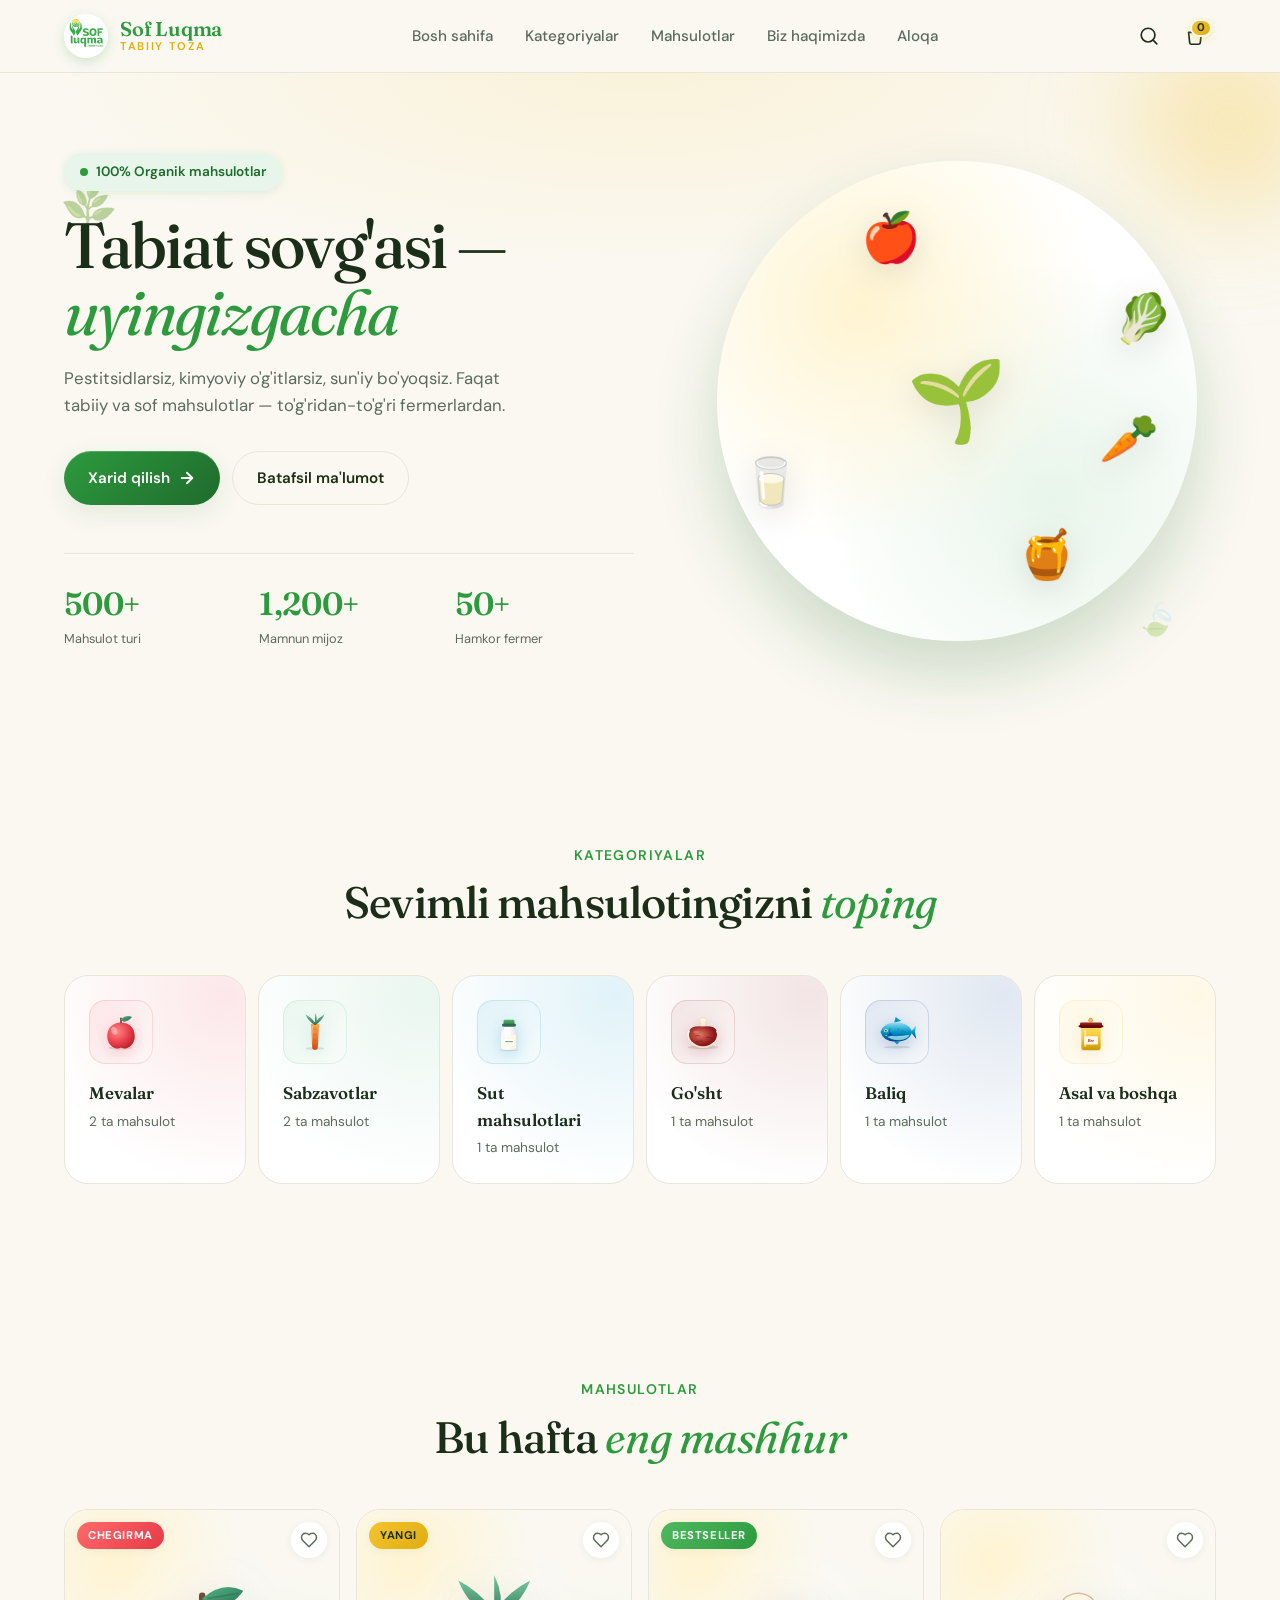
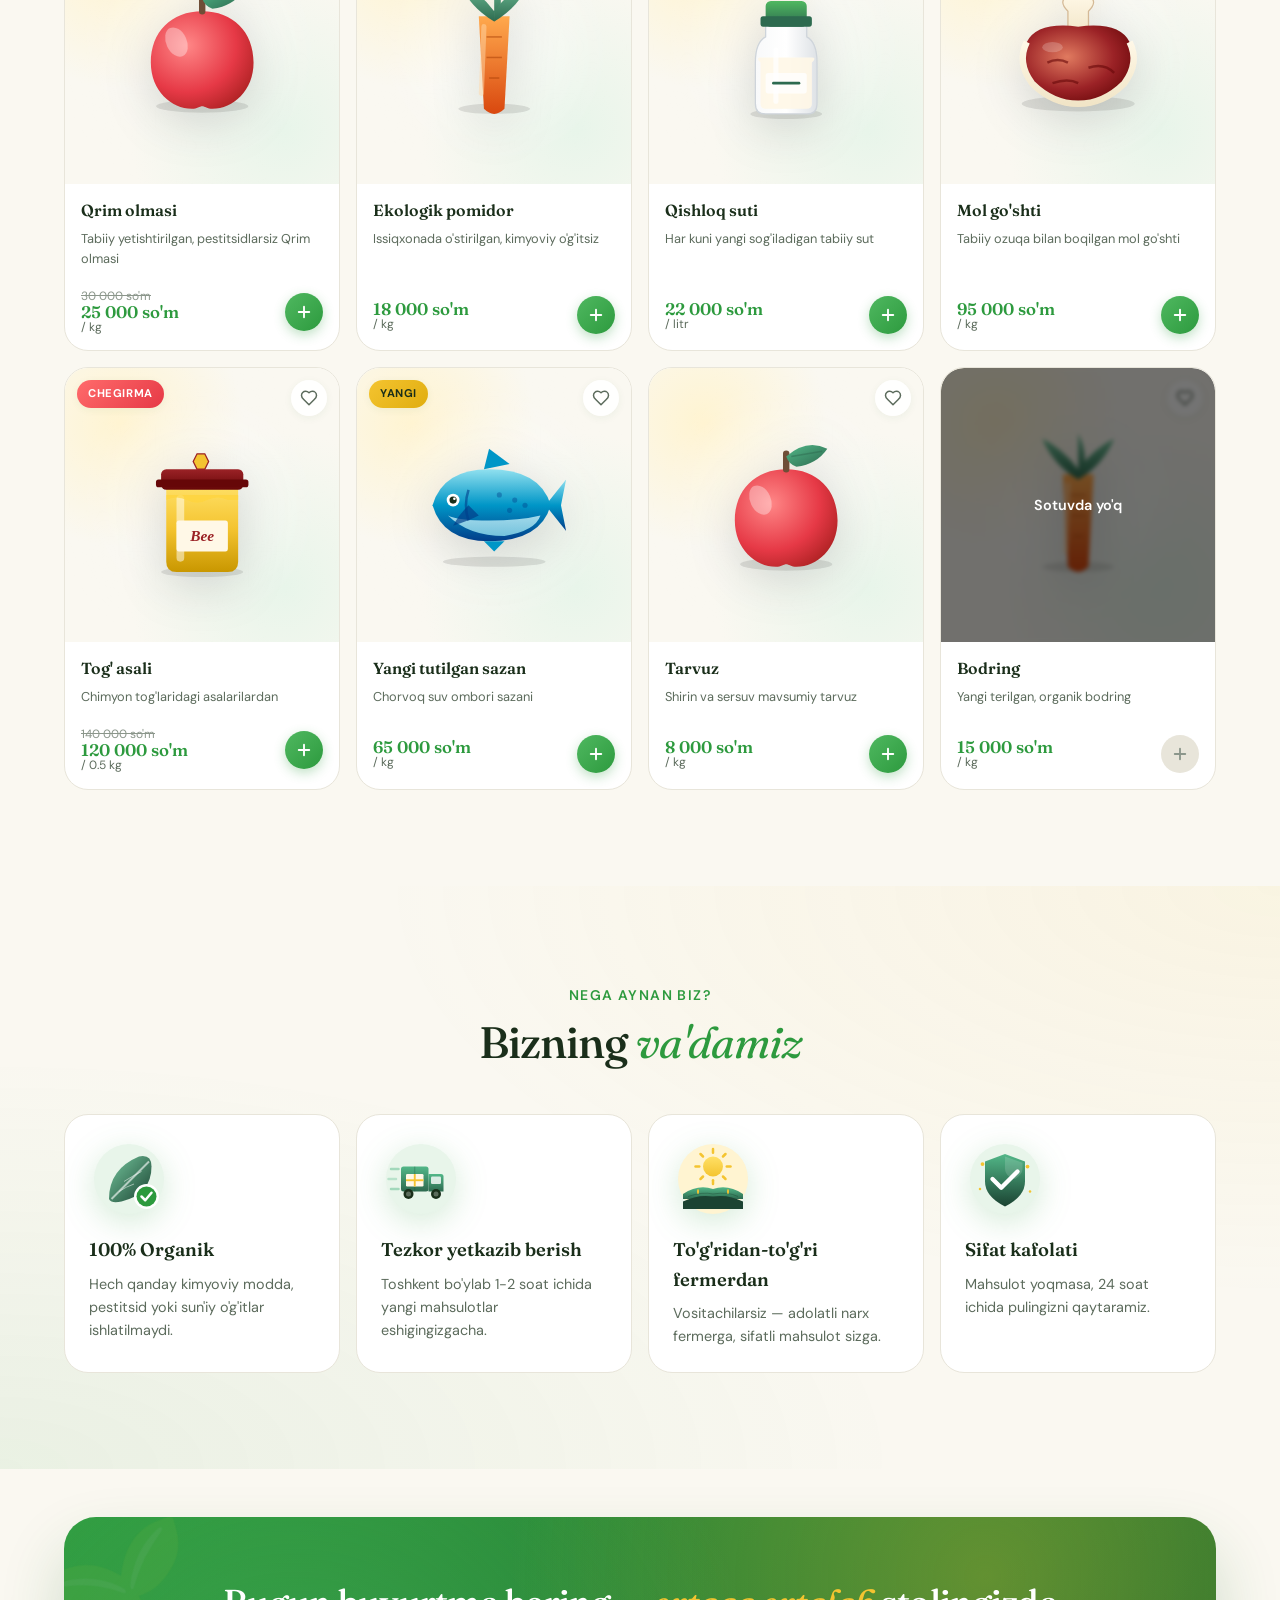
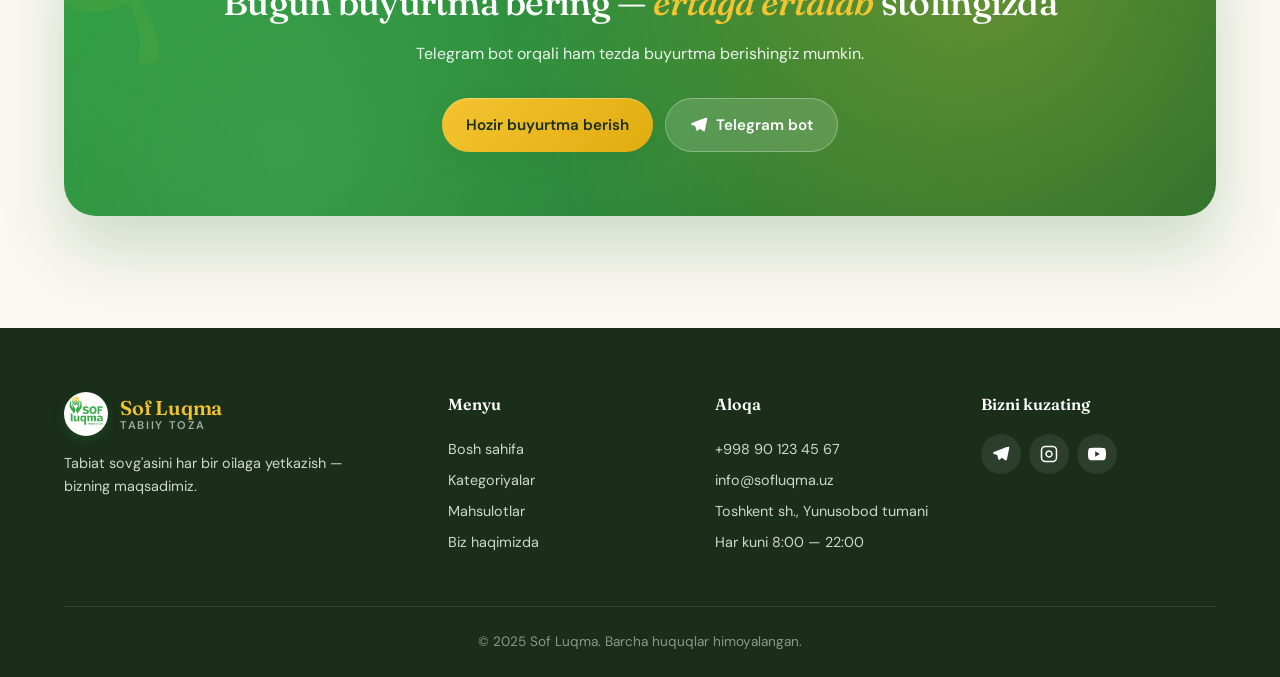
==== index.html @ 76a462d6 "first commit" ====
<!DOCTYPE html>
<html lang="uz">
<head>
  <meta charset="UTF-8">
  <meta name="viewport" content="width=device-width, initial-scale=1.0, maximum-scale=5.0">
  <meta name="theme-color" content="#2D9A3E">
  <meta name="description" content="Sof Luqma — organik, dorisiz yetishtirilgan tabiiy meva, sabzavot, sut, go'sht va baliq mahsulotlari. Toshkent bo'ylab yetkazib berish.">
  <title>Sof Luqma — Tabiiy Toza Mahsulotlar</title>

  <link rel="icon" type="image/jpeg" href="static/img/logo.jpg">

  <!-- Telegram Web App SDK -->
  <script src="https://telegram.org/js/telegram-web-app.js"></script>

  <!-- Fonts: Fraunces (display) + DM Sans (body) -->
  <link rel="preconnect" href="https://fonts.googleapis.com">
  <link rel="preconnect" href="https://fonts.gstatic.com" crossorigin>
  <link href="https://fonts.googleapis.com/css2?family=Fraunces:opsz,wght@9..144,400;9..144,500;9..144,600;9..144,700&family=DM+Sans:wght@400;500;600;700&display=swap" rel="stylesheet">

  <link rel="stylesheet" href="static/css/style.css">
</head>
<body>

  <!-- =================== HEADER =================== -->
  <header class="header" id="header">
    <div class="container header__inner">

      <a href="#home" class="logo" aria-label="Sof Luqma — bosh sahifa">
        <img src="static/img/logo.jpg" alt="" class="logo__img">
        <div class="logo__text">
          <span class="logo__name">Sof Luqma</span>
          <span class="logo__tagline">Tabiiy Toza</span>
        </div>
      </a>

      <nav class="nav" aria-label="Asosiy menyu">
        <ul class="nav__list">
          <li><a href="#home" class="nav__link">Bosh sahifa</a></li>
          <li><a href="#categories" class="nav__link">Kategoriyalar</a></li>
          <li><a href="#products" class="nav__link">Mahsulotlar</a></li>
          <li><a href="#features" class="nav__link">Biz haqimizda</a></li>
          <li><a href="#contact" class="nav__link">Aloqa</a></li>
        </ul>
      </nav>

      <div class="header__actions">
        <!-- Search — Phosphor-style stroke icon -->
        <button class="icon-btn" aria-label="Qidiruv">
          <svg width="22" height="22" viewBox="0 0 24 24" fill="none" stroke="currentColor" stroke-width="1.8" stroke-linecap="round" stroke-linejoin="round">
            <circle cx="11" cy="11" r="7.5"/>
            <path d="m20.5 20.5-4-4"/>
          </svg>
        </button>

        <!-- Cart — premium bag icon -->
        <button class="icon-btn cart-btn" aria-label="Savat" id="cartBtn">
          <svg width="22" height="22" viewBox="0 0 24 24" fill="none" stroke="currentColor" stroke-width="1.8" stroke-linecap="round" stroke-linejoin="round">
            <path d="M5 8h14l-1.2 11.2a2 2 0 0 1-2 1.8H8.2a2 2 0 0 1-2-1.8L5 8Z"/>
            <path d="M9 8V6a3 3 0 0 1 6 0v2"/>
          </svg>
          <span class="cart-btn__badge" id="cartBadge">0</span>
        </button>

        <!-- Burger -->
        <button class="icon-btn burger" aria-label="Menyuni ochish" id="burgerBtn">
          <span></span><span></span><span></span>
        </button>
      </div>
    </div>
  </header>

  <main>

    <!-- =================== HERO =================== -->
    <section class="hero" id="home">
      <div class="hero__decor hero__decor--sun" aria-hidden="true"></div>
      <div class="hero__decor hero__decor--leaf" aria-hidden="true">🌿</div>
      <div class="hero__decor hero__decor--leaf-2" aria-hidden="true">🍃</div>

      <div class="container hero__inner">
        <div class="hero__content">
          <span class="hero__badge">
            <span class="hero__badge-dot"></span>
            100% Organik mahsulotlar
          </span>
          <h1 class="hero__title">
            Tabiat sovg'asi —<br>
            <em>uyingizgacha</em>
          </h1>
          <p class="hero__desc">
            Pestitsidlarsiz, kimyoviy o'g'itlarsiz, sun'iy bo'yoqsiz.
            Faqat tabiiy va sof mahsulotlar — to'g'ridan-to'g'ri fermerlardan.
          </p>

          <div class="hero__actions">
            <a href="#products" class="btn btn--primary">
              Xarid qilish
              <svg width="18" height="18" viewBox="0 0 24 24" fill="none" stroke="currentColor" stroke-width="2.5" stroke-linecap="round" stroke-linejoin="round"><path d="M5 12h14"/><path d="m12 5 7 7-7 7"/></svg>
            </a>
            <a href="#features" class="btn btn--ghost">Batafsil ma'lumot</a>
          </div>

          <ul class="hero__stats">
            <li><strong>500+</strong><span>Mahsulot turi</span></li>
            <li><strong>1,200+</strong><span>Mamnun mijoz</span></li>
            <li><strong>50+</strong><span>Hamkor fermer</span></li>
          </ul>
        </div>

        <div class="hero__visual" aria-hidden="true">
          <div class="hero__circle">
            <span class="hero__emoji hero__emoji--1">🍎</span>
            <span class="hero__emoji hero__emoji--2">🥬</span>
            <span class="hero__emoji hero__emoji--3">🥛</span>
            <span class="hero__emoji hero__emoji--4">🍯</span>
            <span class="hero__emoji hero__emoji--5">🥕</span>
            <span class="hero__emoji hero__emoji--center">🌱</span>
          </div>
        </div>
      </div>
    </section>

    <!-- =================== CATEGORIES =================== -->
    <section class="section categories" id="categories">
      <div class="container">
        <header class="section__header">
          <span class="section__eyebrow">Kategoriyalar</span>
          <h2 class="section__title">Sevimli mahsulotingizni <em>toping</em></h2>
        </header>

        <div class="categories__grid" id="categoriesGrid"></div>
      </div>
    </section>

    <!-- =================== PRODUCTS =================== -->
    <section class="section products" id="products">
      <div class="container">
        <header class="section__header">
          <span class="section__eyebrow">Mahsulotlar</span>
          <h2 class="section__title">Bu hafta <em>eng mashhur</em></h2>
        </header>

        <div class="products__grid" id="productsGrid"></div>
      </div>
    </section>

    <!-- =================== FEATURES =================== -->
    <section class="section features" id="features">
      <div class="container">
        <header class="section__header">
          <span class="section__eyebrow">Nega aynan biz?</span>
          <h2 class="section__title">Bizning <em>va'damiz</em></h2>
        </header>

        <div class="features__grid">
          <article class="feature">
            <div class="feature__icon-wrap" data-feature="organic"></div>
            <h3 class="feature__title">100% Organik</h3>
            <p class="feature__desc">Hech qanday kimyoviy modda, pestitsid yoki sun'iy o'g'itlar ishlatilmaydi.</p>
          </article>

          <article class="feature">
            <div class="feature__icon-wrap" data-feature="delivery"></div>
            <h3 class="feature__title">Tezkor yetkazib berish</h3>
            <p class="feature__desc">Toshkent bo'ylab 1-2 soat ichida yangi mahsulotlar eshigingizgacha.</p>
          </article>

          <article class="feature">
            <div class="feature__icon-wrap" data-feature="farmer"></div>
            <h3 class="feature__title">To'g'ridan-to'g'ri fermerdan</h3>
            <p class="feature__desc">Vositachilarsiz — adolatli narx fermerga, sifatli mahsulot sizga.</p>
          </article>

          <article class="feature">
            <div class="feature__icon-wrap" data-feature="quality"></div>
            <h3 class="feature__title">Sifat kafolati</h3>
            <p class="feature__desc">Mahsulot yoqmasa, 24 soat ichida pulingizni qaytaramiz.</p>
          </article>
        </div>
      </div>
    </section>

    <!-- =================== CTA =================== -->
    <section class="cta">
      <div class="container">
        <div class="cta__inner">
          <div class="cta__content">
            <h2 class="cta__title">Bugun buyurtma bering — <em>ertaga ertalab</em> stolingizda</h2>
            <p class="cta__desc">Telegram bot orqali ham tezda buyurtma berishingiz mumkin.</p>
          </div>
          <div class="cta__actions">
            <a href="#products" class="btn btn--accent">Hozir buyurtma berish</a>
            <a href="https://t.me/" class="btn btn--ghost-light" target="_blank" rel="noopener">
              <svg width="18" height="18" viewBox="0 0 24 24" fill="currentColor"><path d="M21.05 2.927a1.5 1.5 0 0 0-1.554-.27L2.495 9.31a1.5 1.5 0 0 0 .078 2.808l4.31 1.317 1.633 5.46a1.2 1.2 0 0 0 2.013.534l2.516-2.5 4.41 3.222a1.5 1.5 0 0 0 2.353-.95l3.18-15.34a1.5 1.5 0 0 0-.939-1.934Z"/></svg>
              Telegram bot
            </a>
          </div>
        </div>
      </div>
    </section>
  </main>

  <!-- =================== FOOTER =================== -->
  <footer class="footer" id="contact">
    <div class="container">
      <div class="footer__grid">

        <div class="footer__brand">
          <div class="logo logo--footer">
            <img src="static/img/logo.jpg" alt="" class="logo__img">
            <div class="logo__text">
              <span class="logo__name">Sof Luqma</span>
              <span class="logo__tagline">Tabiiy Toza</span>
            </div>
          </div>
          <p class="footer__tagline">Tabiat sovg'asini har bir oilaga yetkazish — bizning maqsadimiz.</p>
        </div>

        <div class="footer__col">
          <h4>Menyu</h4>
          <ul>
            <li><a href="#home">Bosh sahifa</a></li>
            <li><a href="#categories">Kategoriyalar</a></li>
            <li><a href="#products">Mahsulotlar</a></li>
            <li><a href="#features">Biz haqimizda</a></li>
          </ul>
        </div>

        <div class="footer__col">
          <h4>Aloqa</h4>
          <ul>
            <li><a href="tel:+998901234567">+998 90 123 45 67</a></li>
            <li><a href="mailto:info@sofluqma.uz">info@sofluqma.uz</a></li>
            <li>Toshkent sh., Yunusobod tumani</li>
            <li>Har kuni 8:00 — 22:00</li>
          </ul>
        </div>

        <div class="footer__col">
          <h4>Bizni kuzating</h4>
          <div class="socials">
            <a href="#" class="social" aria-label="Telegram">
              <svg width="18" height="18" viewBox="0 0 24 24" fill="currentColor"><path d="M21.05 2.927a1.5 1.5 0 0 0-1.554-.27L2.495 9.31a1.5 1.5 0 0 0 .078 2.808l4.31 1.317 1.633 5.46a1.2 1.2 0 0 0 2.013.534l2.516-2.5 4.41 3.222a1.5 1.5 0 0 0 2.353-.95l3.18-15.34a1.5 1.5 0 0 0-.939-1.934Z"/></svg>
            </a>
            <a href="#" class="social" aria-label="Instagram">
              <svg width="18" height="18" viewBox="0 0 24 24" fill="none" stroke="currentColor" stroke-width="2"><rect width="20" height="20" x="2" y="2" rx="5"/><path d="M16 11.37A4 4 0 1 1 12.63 8 4 4 0 0 1 16 11.37z"/><line x1="17.5" x2="17.51" y1="6.5" y2="6.5"/></svg>
            </a>
            <a href="#" class="social" aria-label="YouTube">
              <svg width="18" height="18" viewBox="0 0 24 24" fill="currentColor"><path d="M23.498 6.186a3.016 3.016 0 0 0-2.122-2.136C19.505 3.545 12 3.545 12 3.545s-7.505 0-9.377.505A3.017 3.017 0 0 0 .502 6.186C0 8.07 0 12 0 12s0 3.93.502 5.814a3.016 3.016 0 0 0 2.122 2.136c1.871.505 9.376.505 9.376.505s7.505 0 9.377-.505a3.015 3.015 0 0 0 2.122-2.136C24 15.93 24 12 24 12s0-3.93-.502-5.814zM9.545 15.568V8.432L15.818 12l-6.273 3.568z"/></svg>
            </a>
          </div>
        </div>
      </div>

      <div class="footer__bottom">
        <p>© 2025 Sof Luqma. Barcha huquqlar himoyalangan.</p>
      </div>
    </div>
  </footer>

  <!-- Scripts: tartib muhim — icons -> data -> main -->
  <script src="static/js/icons.js"></script>
  <script src="static/js/data.js"></script>
  <script src="static/js/main.js"></script>
</body>
</html>
---- static/css/style.css ----
/* ============================================
   SOF LUQMA — Premium Stylesheet
   ============================================ */


/* ========== 1. DESIGN TOKENS ========== */
:root {
  /* Brand colors */
  --color-primary:        #2D9A3E;
  --color-primary-dark:   #1F6B2C;
  --color-primary-light:  #4FB860;
  --color-primary-50:     #E8F5EA;

  --color-accent:         #F4C430;
  --color-accent-dark:    #E0AD0F;
  --color-accent-soft:    #FFF4D1;

  --color-bg:             #FAF8F1;
  --color-bg-alt:         #FFFFFF;
  --color-surface:        #FFFFFF;

  --color-text:           #1A2E1A;
  --color-text-soft:      #5C6B5C;
  --color-text-muted:     #8B968B;
  --color-border:         #E8E5DA;

  --color-danger:         #E63946;
  --color-success:        #2D9A3E;

  /* Typography */
  --font-display: 'Fraunces', Georgia, serif;
  --font-body:    'DM Sans', system-ui, -apple-system, sans-serif;

  /* Spacing */
  --space-1: 0.25rem;  --space-2: 0.5rem;  --space-3: 0.75rem;
  --space-4: 1rem;     --space-5: 1.25rem; --space-6: 1.5rem;
  --space-8: 2rem;     --space-10: 2.5rem; --space-12: 3rem;
  --space-16: 4rem;    --space-20: 5rem;   --space-24: 6rem;

  /* Radii */
  --radius-sm: 0.5rem;  --radius-md: 1rem;
  --radius-lg: 1.5rem;  --radius-xl: 2rem;
  --radius-pill: 999px;

  /* Premium shadows */
  --shadow-sm:   0 2px 8px rgba(31, 107, 44, 0.06);
  --shadow-md:   0 8px 24px rgba(31, 107, 44, 0.10);
  --shadow-lg:   0 20px 50px rgba(31, 107, 44, 0.15);
  --shadow-xl:   0 32px 64px rgba(31, 107, 44, 0.20);
  --shadow-glow: 0 0 40px rgba(45, 154, 62, 0.25);

  /* Layout */
  --container: 1200px;
  --header-h:  72px;

  /* Motion */
  --ease:      cubic-bezier(0.4, 0, 0.2, 1);
  --ease-out:  cubic-bezier(0.16, 1, 0.3, 1);
  --ease-bounce: cubic-bezier(0.34, 1.56, 0.64, 1);
  --transition: 0.3s var(--ease);
}


/* ========== 2. RESET & BASE ========== */
*, *::before, *::after { box-sizing: border-box; }
* { margin: 0; padding: 0; }

html { scroll-behavior: smooth; -webkit-text-size-adjust: 100%; }

body {
  font-family: var(--font-body);
  font-size: 16px;
  line-height: 1.6;
  color: var(--color-text);
  background: var(--color-bg);
  -webkit-font-smoothing: antialiased;
  overflow-x: hidden;
}

img { max-width: 100%; display: block; }
a { color: inherit; text-decoration: none; }
button { font: inherit; cursor: pointer; background: none; border: none; color: inherit; }
ul { list-style: none; }


/* ========== 3. UTILITIES ========== */
.container {
  width: 100%;
  max-width: var(--container);
  margin: 0 auto;
  padding: 0 var(--space-4);
}

.section { padding: var(--space-16) 0; }

.section__header {
  text-align: center;
  margin-bottom: var(--space-12);
  max-width: 600px;
  margin-left: auto;
  margin-right: auto;
}

.section__eyebrow {
  display: inline-block;
  font-size: 0.875rem;
  font-weight: 600;
  letter-spacing: 0.1em;
  text-transform: uppercase;
  color: var(--color-primary);
  margin-bottom: var(--space-3);
}

.section__title {
  font-family: var(--font-display);
  font-size: clamp(1.75rem, 5vw, 2.75rem);
  font-weight: 500;
  line-height: 1.1;
  letter-spacing: -0.02em;
}

.section__title em {
  font-style: italic;
  color: var(--color-primary);
  font-weight: 400;
}


/* ========== 4. BUTTONS ========== */
.btn {
  display: inline-flex;
  align-items: center;
  gap: var(--space-2);
  padding: 0.875rem 1.5rem;
  font-size: 0.95rem;
  font-weight: 600;
  border-radius: var(--radius-pill);
  transition: all var(--transition);
  white-space: nowrap;
}

.btn--primary {
  background: linear-gradient(135deg, var(--color-primary) 0%, var(--color-primary-dark) 100%);
  color: white;
  box-shadow: var(--shadow-md), inset 0 1px 0 rgba(255, 255, 255, 0.2);
}
.btn--primary:hover {
  transform: translateY(-2px);
  box-shadow: var(--shadow-lg), inset 0 1px 0 rgba(255, 255, 255, 0.2);
}

.btn--accent {
  background: linear-gradient(135deg, var(--color-accent) 0%, var(--color-accent-dark) 100%);
  color: var(--color-text);
  box-shadow: var(--shadow-md), inset 0 1px 0 rgba(255, 255, 255, 0.3);
}
.btn--accent:hover { transform: translateY(-2px); box-shadow: var(--shadow-lg); }

.btn--ghost {
  background: transparent;
  color: var(--color-text);
  border: 1.5px solid var(--color-border);
}
.btn--ghost:hover {
  border-color: var(--color-primary);
  color: var(--color-primary);
  background: var(--color-primary-50);
}

.btn--ghost-light {
  background: rgba(255, 255, 255, 0.15);
  color: white;
  border: 1.5px solid rgba(255, 255, 255, 0.3);
  backdrop-filter: blur(10px);
}
.btn--ghost-light:hover { background: rgba(255, 255, 255, 0.25); }

.icon-btn {
  position: relative;
  width: 42px;
  height: 42px;
  display: inline-flex;
  align-items: center;
  justify-content: center;
  border-radius: var(--radius-pill);
  color: var(--color-text);
  transition: all var(--transition);
}
.icon-btn:hover {
  background: var(--color-primary-50);
  color: var(--color-primary);
  transform: translateY(-1px);
}

.cart-btn__badge {
  position: absolute;
  top: 4px;
  right: 4px;
  min-width: 18px;
  height: 18px;
  padding: 0 5px;
  background: linear-gradient(135deg, var(--color-accent) 0%, var(--color-accent-dark) 100%);
  color: var(--color-text);
  font-size: 0.7rem;
  font-weight: 700;
  border-radius: var(--radius-pill);
  display: flex;
  align-items: center;
  justify-content: center;
  border: 2px solid var(--color-bg);
  box-shadow: 0 2px 6px rgba(244, 196, 48, 0.4);
}

.cart-btn__badge--pop {
  animation: badgePop 0.4s var(--ease-bounce);
}


/* ========== 5. HEADER ========== */
.header {
  position: sticky;
  top: 0;
  z-index: 100;
  background: rgba(250, 248, 241, 0.85);
  backdrop-filter: blur(20px);
  -webkit-backdrop-filter: blur(20px);
  border-bottom: 1px solid var(--color-border);
}

.header__inner {
  display: flex;
  align-items: center;
  justify-content: space-between;
  height: var(--header-h);
  gap: var(--space-4);
}

.logo {
  display: flex;
  align-items: center;
  gap: var(--space-3);
  flex-shrink: 0;
}

.logo__img {
  width: 44px;
  height: 44px;
  border-radius: var(--radius-pill);
  object-fit: cover;
  box-shadow: 0 4px 12px rgba(45, 154, 62, 0.2);
}

.logo__text {
  display: flex;
  flex-direction: column;
  line-height: 1;
}

.logo__name {
  font-family: var(--font-display);
  font-size: 1.25rem;
  font-weight: 600;
  color: var(--color-primary);
  letter-spacing: -0.01em;
}

.logo__tagline {
  font-size: 0.7rem;
  font-weight: 600;
  letter-spacing: 0.15em;
  text-transform: uppercase;
  color: var(--color-accent-dark);
  margin-top: 2px;
}

.nav { display: none; }

.nav__list { display: flex; gap: var(--space-8); }

.nav__link {
  font-size: 0.95rem;
  font-weight: 500;
  color: var(--color-text-soft);
  transition: color var(--transition);
  position: relative;
}
.nav__link:hover { color: var(--color-primary); }
.nav__link::after {
  content: '';
  position: absolute;
  bottom: -6px;
  left: 50%;
  transform: translateX(-50%);
  width: 0;
  height: 2px;
  background: var(--color-primary);
  transition: width var(--transition);
}
.nav__link:hover::after { width: 100%; }

.header__actions { display: flex; align-items: center; gap: var(--space-1); }

.burger {
  display: flex;
  flex-direction: column;
  justify-content: center;
  align-items: center;
  gap: 4px;
}
.burger span {
  display: block;
  width: 20px;
  height: 2px;
  background: var(--color-text);
  border-radius: 2px;
  transition: all var(--transition);
}


/* ========== 6.1 HERO ========== */
.hero {
  position: relative;
  padding: var(--space-12) 0 var(--space-16);
  overflow: hidden;
  background:
    radial-gradient(ellipse 80% 50% at 50% 0%,
      rgba(244, 196, 48, 0.12) 0%, transparent 60%),
    var(--color-bg);
}

.hero__decor { position: absolute; pointer-events: none; user-select: none; }

.hero__decor--sun {
  top: -100px; right: -100px;
  width: 300px; height: 300px;
  background: radial-gradient(circle, rgba(244, 196, 48, 0.4) 0%, transparent 70%);
  border-radius: 50%;
  filter: blur(40px);
}

.hero__decor--leaf {
  top: 15%; left: 5%;
  font-size: 2.5rem;
  opacity: 0.4;
  transform: rotate(-25deg);
  animation: float 6s ease-in-out infinite;
}

.hero__decor--leaf-2 {
  bottom: 15%; right: 8%;
  font-size: 2rem;
  opacity: 0.3;
  transform: rotate(20deg);
  animation: float 8s ease-in-out infinite reverse;
}

.hero__inner {
  display: grid;
  grid-template-columns: 1fr;
  gap: var(--space-12);
  align-items: center;
  position: relative;
  z-index: 1;
}

.hero__badge {
  display: inline-flex;
  align-items: center;
  gap: var(--space-2);
  padding: 0.5rem 1rem;
  background: var(--color-primary-50);
  color: var(--color-primary-dark);
  font-size: 0.85rem;
  font-weight: 600;
  border-radius: var(--radius-pill);
  margin-bottom: var(--space-5);
  box-shadow: 0 2px 8px rgba(45, 154, 62, 0.12);
}

.hero__badge-dot {
  width: 8px; height: 8px;
  background: var(--color-primary);
  border-radius: 50%;
  animation: pulse 2s ease-in-out infinite;
}

.hero__title {
  font-family: var(--font-display);
  font-size: clamp(2.25rem, 7vw, 4rem);
  font-weight: 500;
  line-height: 1.05;
  letter-spacing: -0.03em;
  margin-bottom: var(--space-5);
}

.hero__title em {
  font-style: italic;
  color: var(--color-primary);
  font-weight: 400;
}

.hero__desc {
  font-size: 1.05rem;
  color: var(--color-text-soft);
  max-width: 480px;
  margin-bottom: var(--space-8);
}

.hero__actions {
  display: flex;
  flex-wrap: wrap;
  gap: var(--space-3);
  margin-bottom: var(--space-12);
}

.hero__stats {
  display: grid;
  grid-template-columns: repeat(3, 1fr);
  gap: var(--space-4);
  padding-top: var(--space-6);
  border-top: 1px solid var(--color-border);
}

.hero__stats li { display: flex; flex-direction: column; }

.hero__stats strong {
  font-family: var(--font-display);
  font-size: clamp(1.5rem, 4vw, 2rem);
  font-weight: 600;
  color: var(--color-primary);
  letter-spacing: -0.02em;
}

.hero__stats span { font-size: 0.8rem; color: var(--color-text-soft); }

.hero__visual { display: none; }

.hero__circle {
  position: relative;
  width: 100%;
  aspect-ratio: 1;
  max-width: 480px;
  margin: 0 auto;
  background:
    radial-gradient(circle at 30% 30%, var(--color-accent-soft) 0%, transparent 50%),
    radial-gradient(circle at 70% 70%, var(--color-primary-50) 0%, transparent 50%),
    white;
  border-radius: 50%;
  box-shadow: var(--shadow-xl);
}

.hero__emoji {
  position: absolute;
  font-size: 3rem;
  filter: drop-shadow(0 8px 16px rgba(0, 0, 0, 0.1));
}

.hero__emoji--center { top: 50%; left: 50%; transform: translate(-50%, -50%); font-size: 5rem; animation: bounce 3s ease-in-out infinite; }
.hero__emoji--1 { top: 8%;  left: 30%; animation: float 5s ease-in-out infinite; }
.hero__emoji--2 { top: 25%; right: 5%; animation: float 6s ease-in-out infinite 0.5s; }
.hero__emoji--3 { bottom: 25%; left: 5%; animation: float 7s ease-in-out infinite 1s; }
.hero__emoji--4 { bottom: 10%; right: 25%; animation: float 5.5s ease-in-out infinite 1.5s; }
.hero__emoji--5 { top: 50%; right: 8%; animation: float 6.5s ease-in-out infinite 2s; }


/* ========== 6.2 CATEGORIES — PREMIUM ========== */
.categories__grid {
  display: grid;
  grid-template-columns: repeat(2, 1fr);
  gap: var(--space-3);
}

/**
 * Category card — glassmorphism + gradient mesh background
 * --cat-color JS orqali har bir kategoriyaga unique ranglardan keladi
 */
.category-card {
  position: relative;
  display: flex;
  flex-direction: column;
  align-items: flex-start;
  padding: var(--space-6);
  background: var(--color-surface);
  border: 1px solid var(--color-border);
  border-radius: var(--radius-lg);
  transition: all 0.4s var(--ease-out);
  overflow: hidden;
  cursor: pointer;
  isolation: isolate;
}

/* Decorative gradient blob — har bir kategoriyada o'z rangida */
.category-card::before {
  content: '';
  position: absolute;
  top: -50%; right: -50%;
  width: 200%; height: 200%;
  background: radial-gradient(
    circle at 70% 30%,
    color-mix(in srgb, var(--cat-color) 12%, transparent) 0%,
    transparent 50%
  );
  z-index: -1;
  transition: transform 0.6s var(--ease-out);
}

/* Top accent line */
.category-card::after {
  content: '';
  position: absolute;
  top: 0; left: 0; right: 0;
  height: 3px;
  background: linear-gradient(
    90deg,
    transparent 0%,
    var(--cat-color, var(--color-primary)) 50%,
    transparent 100%
  );
  transform: scaleX(0);
  transition: transform 0.4s var(--ease-out);
}

.category-card:hover {
  transform: translateY(-6px);
  box-shadow: var(--shadow-lg);
  border-color: color-mix(in srgb, var(--cat-color) 40%, transparent);
}
.category-card:hover::before { transform: rotate(20deg) scale(1.2); }
.category-card:hover::after { transform: scaleX(1); }

/* Icon wrapper — gradient background bilan */
.category-card__icon-wrap {
  width: 64px;
  height: 64px;
  display: flex;
  align-items: center;
  justify-content: center;
  background: linear-gradient(
    135deg,
    color-mix(in srgb, var(--cat-color) 12%, white) 0%,
    color-mix(in srgb, var(--cat-color) 4%, white) 100%
  );
  border-radius: var(--radius-md);
  margin-bottom: var(--space-4);
  transition: transform 0.4s var(--ease-bounce);
  box-shadow: inset 0 0 0 1px color-mix(in srgb, var(--cat-color) 15%, transparent);
}

.category-card__icon-wrap svg {
  width: 44px;
  height: 44px;
  filter: drop-shadow(0 4px 8px color-mix(in srgb, var(--cat-color) 25%, transparent));
  transition: transform 0.4s var(--ease-bounce);
}

.category-card:hover .category-card__icon-wrap {
  transform: scale(1.05) rotate(-3deg);
}
.category-card:hover .category-card__icon-wrap svg {
  transform: scale(1.1) rotate(3deg);
}

.category-card__name {
  font-family: var(--font-display);
  font-size: 1.05rem;
  font-weight: 600;
  margin-bottom: var(--space-1);
}

.category-card__count {
  font-size: 0.85rem;
  color: var(--color-text-soft);
}


/* ========== 6.3 PRODUCTS — PREMIUM ========== */
.products__grid {
  display: grid;
  grid-template-columns: repeat(2, 1fr);
  gap: var(--space-4);
}

.product {
  position: relative;
  display: flex;
  flex-direction: column;
  background: var(--color-surface);
  border: 1px solid var(--color-border);
  border-radius: var(--radius-lg);
  overflow: hidden;
  transition: all 0.4s var(--ease-out);
}

.product:hover {
  transform: translateY(-6px);
  box-shadow: var(--shadow-lg);
  border-color: var(--color-primary-light);
}

/**
 * Product image area — premium gradient mesh background
 * SVG icon yuqorida "lebituvchi" ko'rinishda
 */
.product__image {
  position: relative;
  aspect-ratio: 1;
  display: flex;
  align-items: center;
  justify-content: center;
  background:
    radial-gradient(circle at 20% 20%, var(--color-accent-soft) 0%, transparent 40%),
    radial-gradient(circle at 80% 80%, var(--color-primary-50) 0%, transparent 50%),
    var(--color-bg);
  overflow: hidden;
}

/* Decorative glow behind product icon */
.product__image::before {
  content: '';
  position: absolute;
  width: 100%;
  height: 100%;
  background: radial-gradient(
    circle at center,
    rgba(255, 255, 255, 0.6) 0%,
    transparent 60%
  );
  filter: blur(20px);
}

.product__icon {
  position: relative;
  width: 60%;
  height: 60%;
  display: flex;
  align-items: center;
  justify-content: center;
  filter: drop-shadow(0 12px 24px rgba(0, 0, 0, 0.15));
  transition: transform 0.5s var(--ease-bounce);
  z-index: 1;
}

.product__icon svg {
  width: 100%;
  height: 100%;
}

.product:hover .product__icon {
  transform: scale(1.1) translateY(-4px) rotate(-5deg);
}

.product__badge {
  position: absolute;
  top: var(--space-3);
  left: var(--space-3);
  padding: 0.3rem 0.7rem;
  font-size: 0.7rem;
  font-weight: 700;
  letter-spacing: 0.05em;
  text-transform: uppercase;
  border-radius: var(--radius-pill);
  z-index: 2;
  box-shadow: var(--shadow-sm);
}

.product__badge--Chegirma   { background: linear-gradient(135deg, #FF6B6B 0%, var(--color-danger) 100%); color: white; }
.product__badge--Yangi      { background: linear-gradient(135deg, var(--color-accent) 0%, var(--color-accent-dark) 100%); color: var(--color-text); }
.product__badge--Bestseller { background: linear-gradient(135deg, var(--color-primary-light) 0%, var(--color-primary) 100%); color: white; }

.product__fav {
  position: absolute;
  top: var(--space-3);
  right: var(--space-3);
  width: 36px;
  height: 36px;
  background: rgba(255, 255, 255, 0.9);
  backdrop-filter: blur(10px);
  border-radius: var(--radius-pill);
  display: flex;
  align-items: center;
  justify-content: center;
  color: var(--color-text-soft);
  box-shadow: var(--shadow-sm);
  transition: all var(--transition);
  z-index: 2;
}
.product__fav:hover {
  background: white;
  color: var(--color-danger);
  transform: scale(1.1);
}
.product__fav--active {
  color: var(--color-danger);
  fill: var(--color-danger);
}
.product__fav--active svg { fill: var(--color-danger); }

.product__body {
  padding: var(--space-4);
  display: flex;
  flex-direction: column;
  gap: var(--space-2);
  flex-grow: 1;
}

.product__name {
  font-family: var(--font-display);
  font-size: 1rem;
  font-weight: 600;
  line-height: 1.3;
}

.product__desc {
  font-size: 0.8rem;
  color: var(--color-text-soft);
  display: -webkit-box;
  -webkit-line-clamp: 2;
  -webkit-box-orient: vertical;
  overflow: hidden;
}

.product__bottom {
  display: flex;
  align-items: center;
  justify-content: space-between;
  gap: var(--space-3);
  margin-top: auto;
  padding-top: var(--space-3);
}

.product__prices {
  display: flex;
  flex-direction: column;
  line-height: 1.1;
}

.product__price {
  font-family: var(--font-display);
  font-size: 1.05rem;
  font-weight: 600;
  color: var(--color-primary);
}

.product__old-price {
  font-size: 0.75rem;
  color: var(--color-text-muted);
  text-decoration: line-through;
}

.product__unit {
  font-size: 0.75rem;
  color: var(--color-text-soft);
  font-weight: 400;
}

.product__add {
  width: 38px;
  height: 38px;
  background: linear-gradient(135deg, var(--color-primary-light) 0%, var(--color-primary) 100%);
  color: white;
  border-radius: var(--radius-pill);
  display: flex;
  align-items: center;
  justify-content: center;
  flex-shrink: 0;
  box-shadow: 0 4px 12px rgba(45, 154, 62, 0.3);
  transition: all var(--transition);
}
.product__add:hover {
  transform: scale(1.1) rotate(90deg);
  box-shadow: 0 8px 20px rgba(45, 154, 62, 0.4);
}
.product__add:disabled {
  background: var(--color-border);
  color: var(--color-text-muted);
  cursor: not-allowed;
  transform: none;
  box-shadow: none;
}

.product__add--success {
  animation: addSuccess 0.6s var(--ease-bounce);
}

.product--out-of-stock .product__image::after {
  content: 'Sotuvda yo\'q';
  position: absolute;
  inset: 0;
  background: rgba(0, 0, 0, 0.55);
  backdrop-filter: blur(2px);
  color: white;
  display: flex;
  align-items: center;
  justify-content: center;
  font-weight: 600;
  font-size: 0.9rem;
  z-index: 3;
}


/* ========== 6.4 FEATURES — PREMIUM ========== */
.features {
  background:
    radial-gradient(ellipse at top right, rgba(244, 196, 48, 0.08) 0%, transparent 50%),
    radial-gradient(ellipse at bottom left, rgba(45, 154, 62, 0.08) 0%, transparent 50%),
    var(--color-bg);
}

.features__grid {
  display: grid;
  grid-template-columns: 1fr;
  gap: var(--space-4);
}

.feature {
  position: relative;
  padding: var(--space-6);
  background: var(--color-surface);
  border-radius: var(--radius-lg);
  border: 1px solid var(--color-border);
  transition: all 0.4s var(--ease-out);
  overflow: hidden;
}

/* Subtle gradient overlay on hover */
.feature::before {
  content: '';
  position: absolute;
  inset: 0;
  background: linear-gradient(135deg, var(--color-primary-50) 0%, transparent 100%);
  opacity: 0;
  transition: opacity var(--transition);
  pointer-events: none;
}

.feature:hover {
  transform: translateY(-6px);
  box-shadow: var(--shadow-lg);
  border-color: var(--color-primary-light);
}
.feature:hover::before { opacity: 1; }

.feature__icon-wrap {
  width: 80px;
  height: 80px;
  margin-bottom: var(--space-4);
  position: relative;
  z-index: 1;
}

.feature__icon-wrap svg {
  width: 100%;
  height: 100%;
  filter: drop-shadow(0 8px 16px rgba(45, 154, 62, 0.2));
  transition: transform 0.4s var(--ease-bounce);
}

.feature:hover .feature__icon-wrap svg {
  transform: scale(1.1) rotate(-5deg);
}

.feature__title {
  font-family: var(--font-display);
  font-size: 1.15rem;
  font-weight: 600;
  margin-bottom: var(--space-2);
  position: relative;
}

.feature__desc {
  font-size: 0.9rem;
  color: var(--color-text-soft);
  position: relative;
}


/* ========== 6.5 CTA ========== */
.cta { padding: var(--space-12) 0; }

.cta__inner {
  position: relative;
  padding: var(--space-12) var(--space-6);
  background:
    radial-gradient(circle at 80% 20%, rgba(244, 196, 48, 0.3) 0%, transparent 50%),
    radial-gradient(circle at 20% 80%, rgba(79, 184, 96, 0.4) 0%, transparent 50%),
    linear-gradient(135deg, var(--color-primary) 0%, var(--color-primary-dark) 100%);
  border-radius: var(--radius-xl);
  color: white;
  text-align: center;
  overflow: hidden;
  box-shadow: var(--shadow-xl);
}

.cta__inner::before {
  content: '🌱';
  position: absolute;
  top: -20px;
  left: -20px;
  font-size: 8rem;
  opacity: 0.1;
  transform: rotate(-15deg);
}

.cta__title {
  font-family: var(--font-display);
  font-size: clamp(1.5rem, 4vw, 2.25rem);
  font-weight: 500;
  line-height: 1.2;
  letter-spacing: -0.02em;
  margin-bottom: var(--space-4);
  position: relative;
}

.cta__title em { font-style: italic; color: var(--color-accent); }

.cta__desc { opacity: 0.9; margin-bottom: var(--space-8); position: relative; }

.cta__actions {
  display: flex;
  flex-wrap: wrap;
  gap: var(--space-3);
  justify-content: center;
  position: relative;
}


/* ========== 7. FOOTER ========== */
.footer {
  background: var(--color-text);
  color: rgba(255, 255, 255, 0.8);
  padding: var(--space-16) 0 var(--space-6);
  margin-top: var(--space-16);
}

.footer__grid {
  display: grid;
  grid-template-columns: 1fr;
  gap: var(--space-8);
  padding-bottom: var(--space-12);
  border-bottom: 1px solid rgba(255, 255, 255, 0.1);
}

.logo--footer .logo__name { color: var(--color-accent); }
.logo--footer .logo__tagline { color: rgba(255, 255, 255, 0.6); }

.footer__tagline { margin-top: var(--space-4); font-size: 0.9rem; max-width: 320px; }

.footer__col h4 {
  font-family: var(--font-display);
  font-size: 1rem;
  font-weight: 600;
  color: white;
  margin-bottom: var(--space-4);
}

.footer__col ul li { padding: var(--space-1) 0; font-size: 0.9rem; }
.footer__col ul li a { transition: color var(--transition); }
.footer__col ul li a:hover { color: var(--color-accent); }

.socials { display: flex; gap: var(--space-2); }

.social {
  width: 40px;
  height: 40px;
  display: flex;
  align-items: center;
  justify-content: center;
  background: rgba(255, 255, 255, 0.08);
  border-radius: var(--radius-pill);
  color: white;
  transition: all var(--transition);
}
.social:hover {
  background: var(--color-accent);
  color: var(--color-text);
  transform: translateY(-2px);
}

.footer__bottom {
  padding-top: var(--space-6);
  text-align: center;
  font-size: 0.85rem;
  color: rgba(255, 255, 255, 0.5);
}


/* ========== 8. ANIMATIONS ========== */
@keyframes float {
  0%, 100% { transform: translateY(0) rotate(var(--r, 0deg)); }
  50%      { transform: translateY(-15px) rotate(var(--r, 0deg)); }
}

@keyframes pulse {
  0%, 100% { opacity: 1; transform: scale(1); }
  50%      { opacity: 0.6; transform: scale(1.3); }
}

@keyframes bounce {
  0%, 100% { transform: translate(-50%, -50%) translateY(0); }
  50%      { transform: translate(-50%, -50%) translateY(-12px); }
}

@keyframes fadeInUp {
  from { opacity: 0; transform: translateY(20px); }
  to   { opacity: 1; transform: translateY(0); }
}

@keyframes badgePop {
  0%   { transform: scale(1); }
  50%  { transform: scale(1.4); }
  100% { transform: scale(1); }
}

@keyframes addSuccess {
  0%   { transform: scale(1) rotate(0); background: var(--color-primary); }
  40%  { transform: scale(1.3) rotate(180deg); background: var(--color-success); }
  100% { transform: scale(1) rotate(360deg); background: var(--color-primary); }
}

/* Page load — staggered reveals */
.hero__badge   { animation: fadeInUp 0.6s var(--ease-out) both; }
.hero__title   { animation: fadeInUp 0.7s var(--ease-out) 0.1s both; }
.hero__desc    { animation: fadeInUp 0.7s var(--ease-out) 0.2s both; }
.hero__actions { animation: fadeInUp 0.7s var(--ease-out) 0.3s both; }
.hero__stats   { animation: fadeInUp 0.7s var(--ease-out) 0.4s both; }


/* ========== 9. RESPONSIVE ========== */
@media (min-width: 640px) {
  .container { padding: 0 var(--space-6); }

  .categories__grid { grid-template-columns: repeat(3, 1fr); }
  .products__grid   { grid-template-columns: repeat(3, 1fr); }
  .features__grid   { grid-template-columns: repeat(2, 1fr); }

  .cta__inner { padding: var(--space-16); }
}

@media (min-width: 1024px) {
  .section { padding: var(--space-24) 0; }

  .nav { display: block; }
  .burger { display: none; }

  .hero { padding: var(--space-20) 0 var(--space-24); }
  .hero__inner { grid-template-columns: 1.1fr 1fr; gap: var(--space-16); }
  .hero__visual { display: block; }

  .categories__grid { grid-template-columns: repeat(6, 1fr); }
  .products__grid   { grid-template-columns: repeat(4, 1fr); }
  .features__grid   { grid-template-columns: repeat(4, 1fr); }

  .footer__grid { grid-template-columns: 1.5fr 1fr 1fr 1fr; }
}


/* ========== ACCESSIBILITY ========== */
@media (prefers-reduced-motion: reduce) {
  *, *::before, *::after {
    animation-duration: 0.01ms !important;
    transition-duration: 0.01ms !important;
  }
}

:focus-visible {
  outline: 2px solid var(--color-primary);
  outline-offset: 3px;
  border-radius: var(--radius-sm);
}
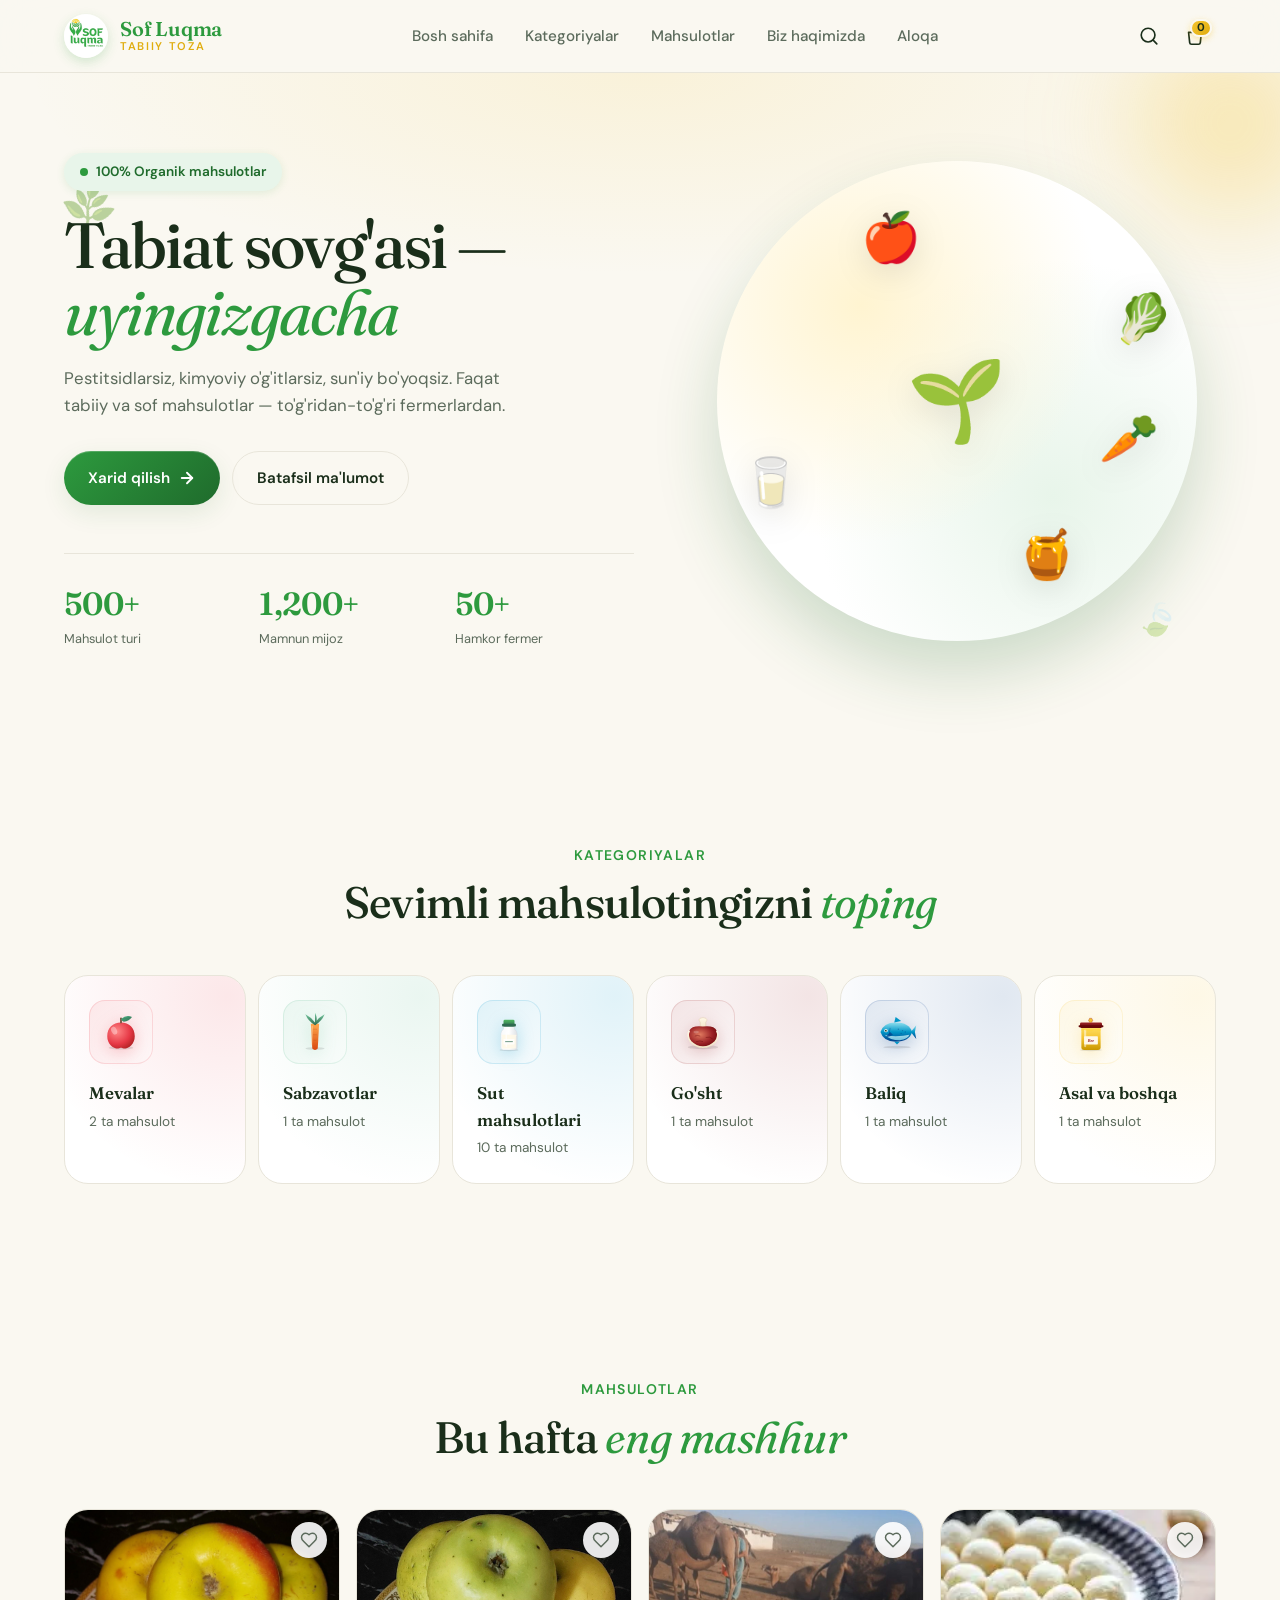
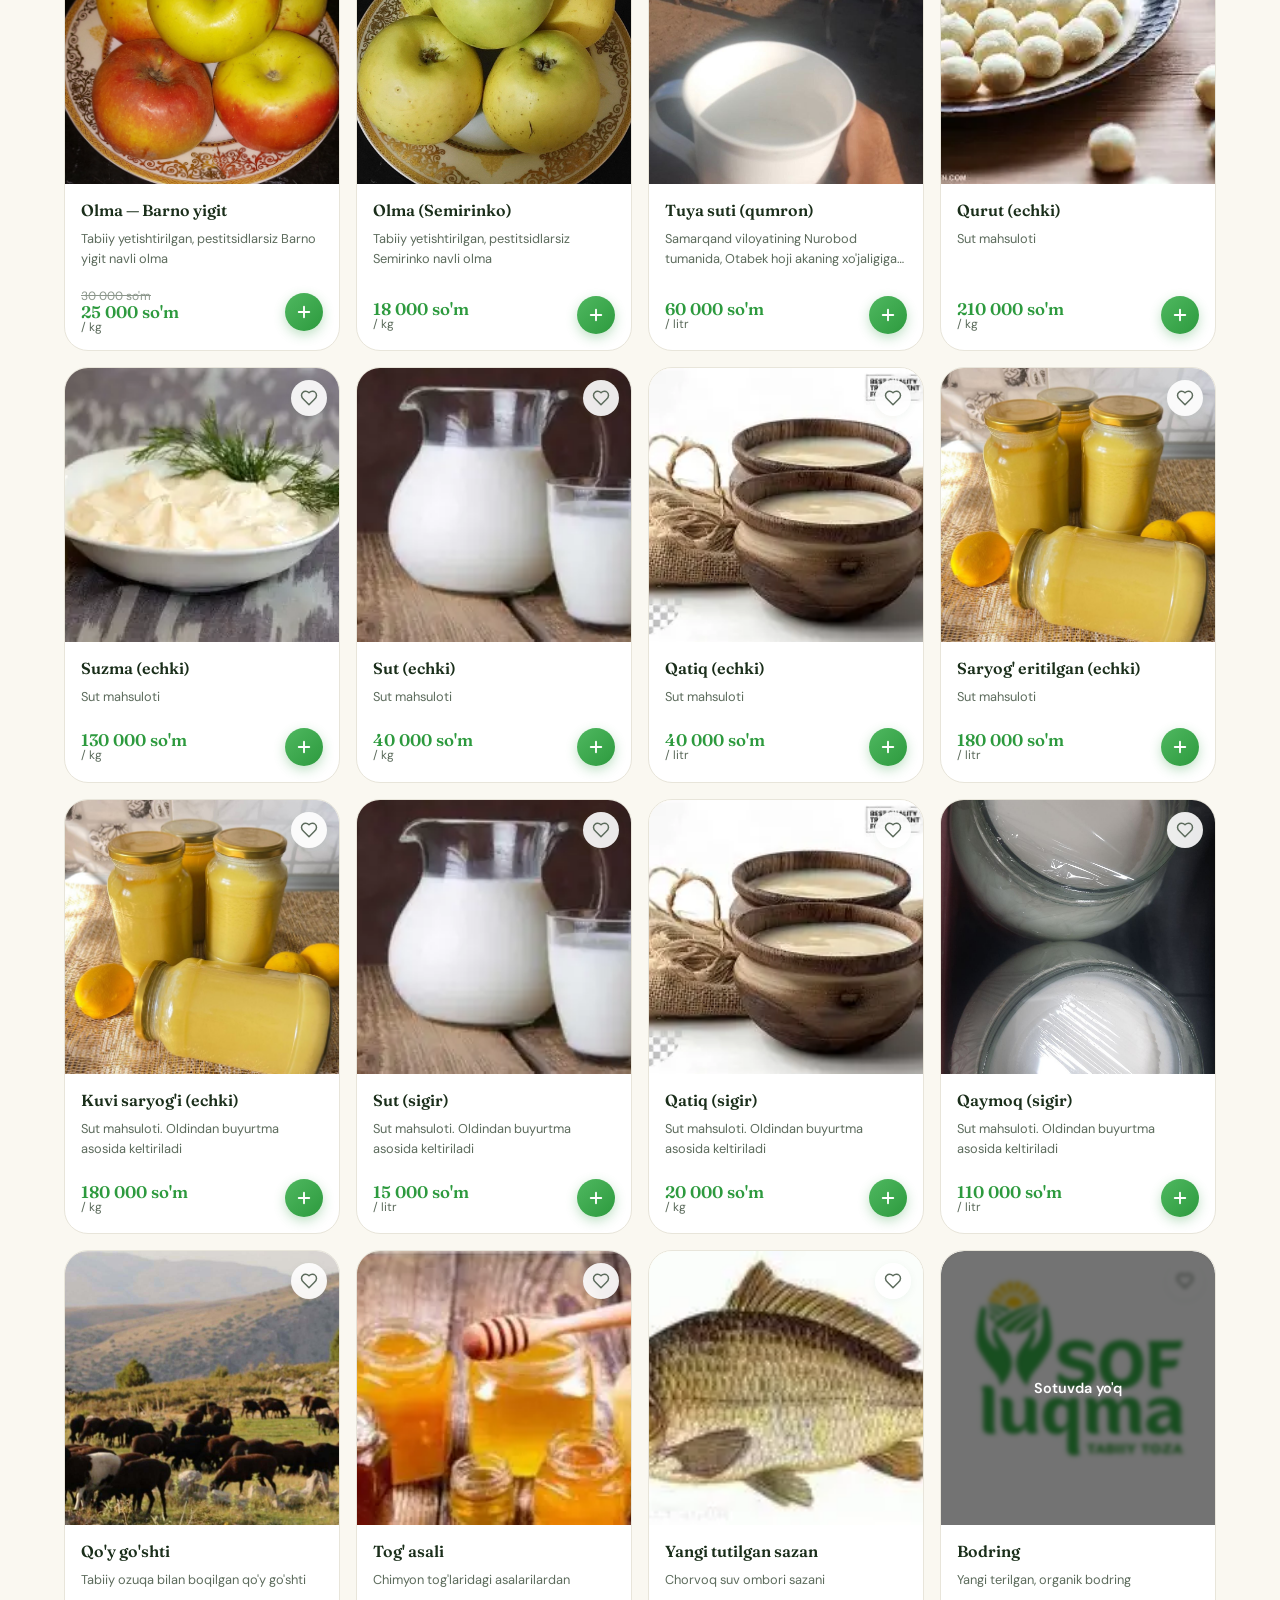
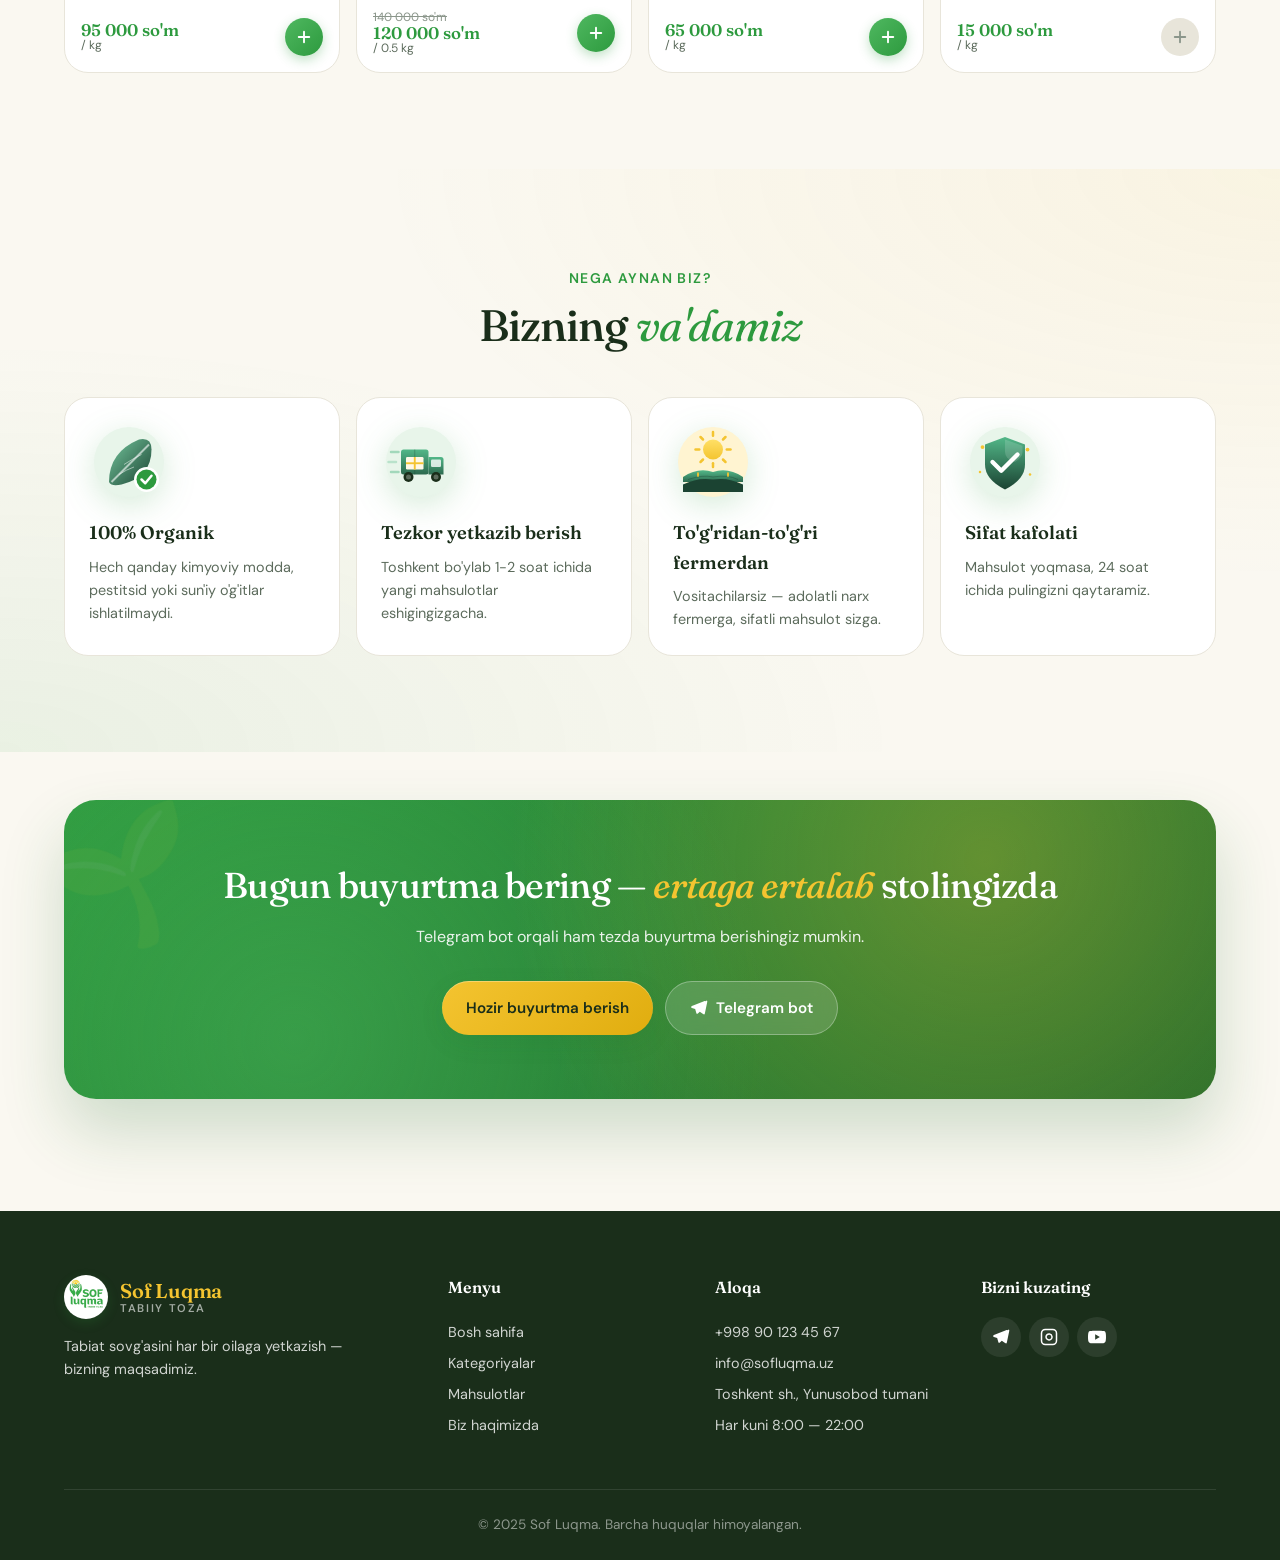
==== commit f11010fc: "Commited" ====
--- a/index.html
+++ b/index.html
@@ -7,7 +7,7 @@
   <meta name="description" content="Sof Luqma — organik, dorisiz yetishtirilgan tabiiy meva, sabzavot, sut, go'sht va baliq mahsulotlari. Toshkent bo'ylab yetkazib berish.">
   <title>Sof Luqma — Tabiiy Toza Mahsulotlar</title>
 
-  <link rel="icon" type="image/jpeg" href="static/img/logo.jpg">
+  <link rel="icon" type="image/jpeg" href="images/logo.jpg">
 
   <!-- Telegram Web App SDK -->
   <script src="https://telegram.org/js/telegram-web-app.js"></script>
--- a/static/css/style.css
+++ b/static/css/style.css
@@ -649,6 +649,23 @@
   transform: scale(1.1) translateY(-4px) rotate(-5deg);
 }
 
+/**
+ * Product image (real photo) — SVG fallback bilan bir xil joyda
+ * object-fit: cover — rasmni proportional saqlab kvadrat ichini to'ldiradi
+ */
+.product__photo {
+  position: relative;
+  width: 100%;
+  height: 100%;
+  object-fit: cover;
+  z-index: 1;
+  transition: transform 0.5s var(--ease-bounce);
+}
+
+.product:hover .product__photo {
+  transform: scale(1.08);
+}
+
 .product__badge {
   position: absolute;
   top: var(--space-3);
